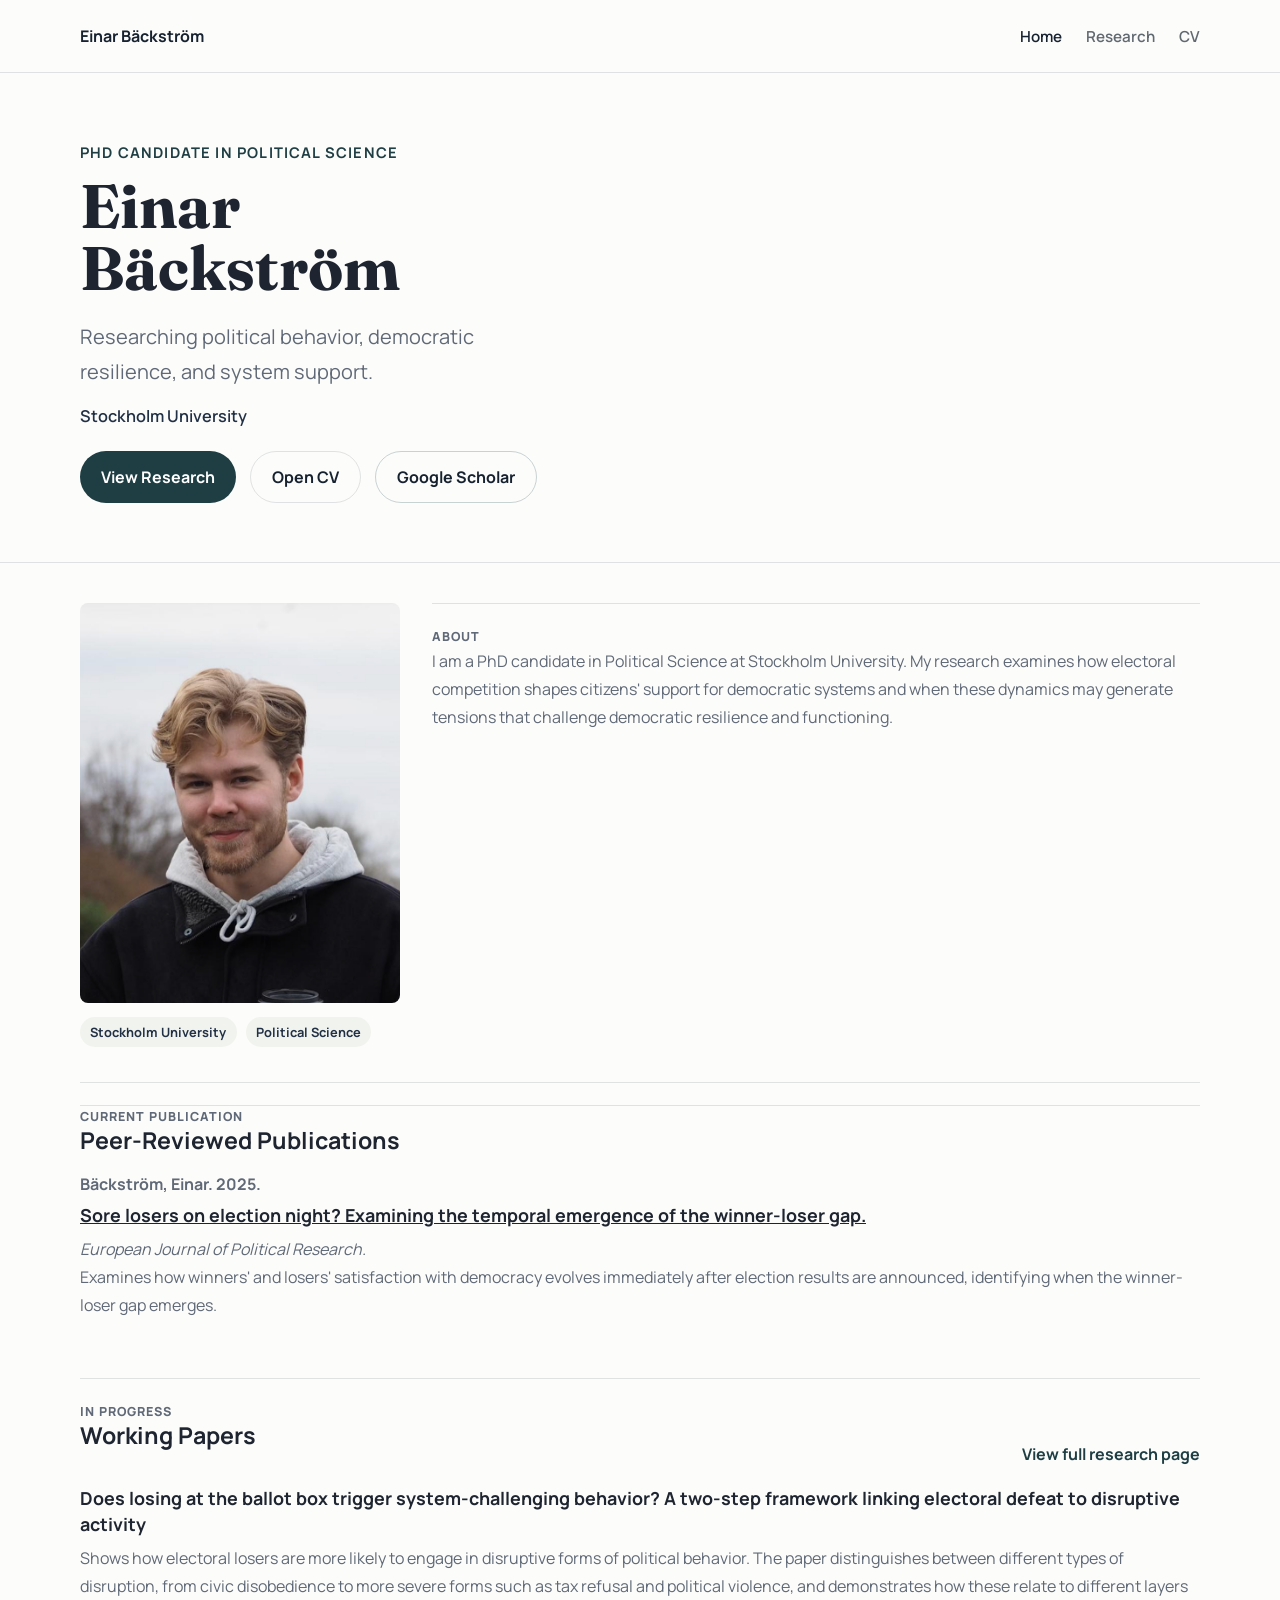
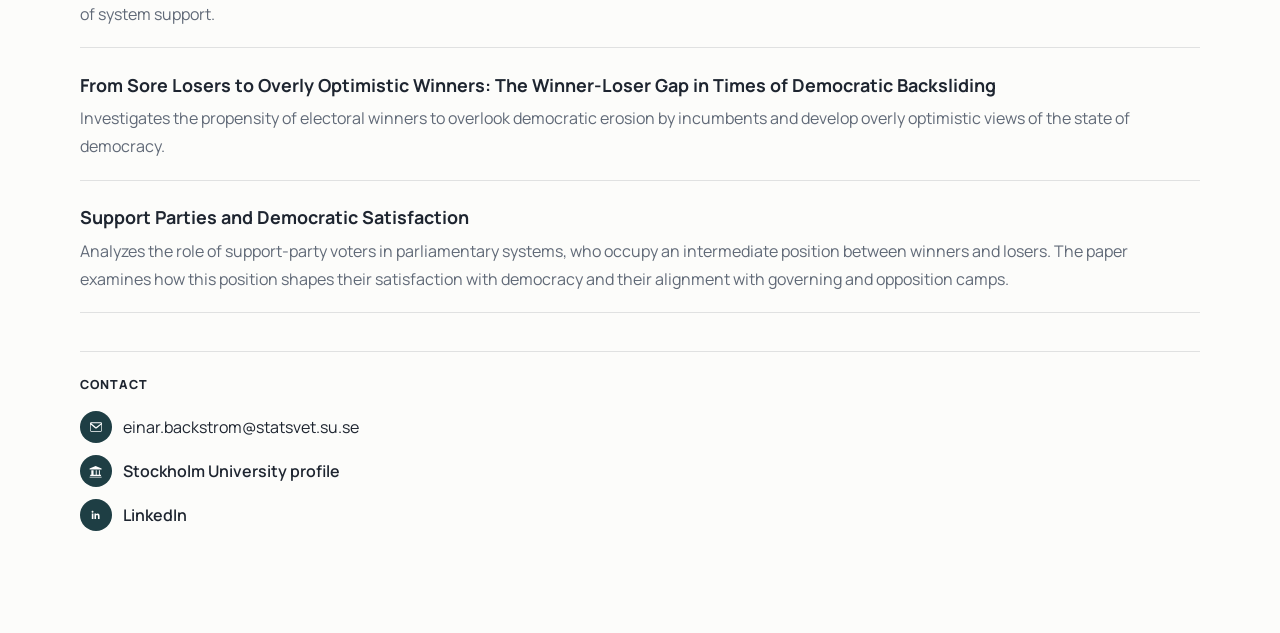
==== index.html @ 8db1d647 "Add files via upload" ====
<!DOCTYPE html>
<html lang="en">
  <head>
    <meta charset="UTF-8" />
    <meta name="viewport" content="width=device-width, initial-scale=1.0" />
    <title>Einar Bäckström | Political Science</title>
    <meta
      name="description"
      content="Professional academic website for Einar Bäckström."
    />
    <link rel="preconnect" href="https://fonts.googleapis.com" />
    <link rel="preconnect" href="https://fonts.gstatic.com" crossorigin />
    <link
      href="https://fonts.googleapis.com/css2?family=Fraunces:opsz,wght@9..144,500;9..144,700&amp;family=Manrope:wght@400;500;600;700;800&amp;display=swap"
      rel="stylesheet"
    />
    <link rel="stylesheet" href="styles.css" />
    <script defer src="script.js"></script>
  </head>
  <body>
    <header class="site-header">
      <div class="shell nav-shell">
        <a class="brand" href="index.html">Einar Bäckström</a>
        <nav class="site-nav" aria-label="Primary">
          <a class="is-active" href="index.html">Home</a>
          <a href="research.html">Research</a>
          <a href="cv.html">CV</a>
        </nav>
      </div>
    </header>

    <section class="hero hero-home reveal">
      <div class="shell hero-shell hero-grid">
        <div class="hero-copy">
          <p class="hero-kicker">PhD Candidate in Political Science</p>
          <h1>Einar Bäckström</h1>
          <p class="hero-lead">
            Researching political behavior, democratic resilience, and system
            support.
          </p>
          <p class="hero-subtitle">Stockholm University</p>
          <div class="hero-actions">
            <a class="button button-primary" href="research.html">View Research</a>
            <a
              class="button button-ghost"
              href="cv.html"
              >Open CV</a
            >
            <a
              class="button button-ghost button-subtle"
              href="https://scholar.google.com/citations?user=CUBQwRgAAAAJ&amp;hl=sv"
              target="_blank"
              rel="noreferrer"
              >Google Scholar</a
            >
          </div>
        </div>

      </div>
    </section>

    <main class="shell page-content">
      <section class="intro-grid reveal">
        <div class="portrait-card">
          <img
            src="profile-current.jpg"
            alt="Portrait of Einar Bäckström"
          />
          <div class="portrait-meta">
            <span>Stockholm University</span>
            <span>Political Science</span>
          </div>
        </div>

        <div class="content-card spotlight-card">
          <p class="section-label">About</p>
          <p>
            I am a PhD candidate in Political Science at Stockholm University.
            My research examines how electoral competition shapes citizens'
            support for democratic systems and when these dynamics may generate
            tensions that challenge democratic resilience and functioning.
          </p>
        </div>
      </section>

      <section class="content-section reveal">
        <article class="summary-card publication-section">
          <p class="section-label">Current Publication</p>
          <h2>Peer-Reviewed Publications</h2>
          <div class="publication publication-featured">
            <p class="meta">Bäckström, Einar. 2025.</p>
            <h3>
              <a
                href="https://www.cambridge.org/core/journals/european-journal-of-political-research/article/sore-losers-on-election-night-examining-the-temporal-emergence-of-the-winnerloser-gap/739A0A6DD2FE62B1832BE8D0CEB00FCA"
                target="_blank"
                rel="noreferrer"
                >Sore losers on election night? Examining the temporal emergence
                of the winner-loser gap.</a
              >
            </h3>
            <p class="journal">European Journal of Political Research.</p>
            <p>
              Examines how winners' and losers' satisfaction with democracy
              evolves immediately after election results are announced,
              identifying when the winner-loser gap emerges.
            </p>
          </div>
        </article>
      </section>

      <section class="content-section work-section reveal">
        <div class="section-heading-row">
          <div>
            <p class="section-label">In Progress</p>
            <h2>Working Papers</h2>
          </div>
          <a class="text-link" href="research.html">View full research page</a>
        </div>
        <div class="work-grid">
          <article class="work-item">
            <h3>
              Does losing at the ballot box trigger system-challenging behavior?
              A two-step framework linking electoral defeat to disruptive
              activity
            </h3>
            <p>
              Shows how electoral losers are more likely to engage in disruptive
              forms of political behavior. The paper distinguishes between
              different types of disruption, from civic disobedience to more
              severe forms such as tax refusal and political violence, and
              demonstrates how these relate to different layers of system
              support.
            </p>
          </article>

          <article class="work-item">
            <h3>
              From Sore Losers to Overly Optimistic Winners: The Winner-Loser Gap
              in Times of Democratic Backsliding
            </h3>
            <p>
              Investigates the propensity of electoral winners to overlook
              democratic erosion by incumbents and develop overly optimistic
              views of the state of democracy.
            </p>
          </article>

          <article class="work-item">
            <h3>Support Parties and Democratic Satisfaction</h3>
            <p>
              Analyzes the role of support-party voters in parliamentary systems,
              who occupy an intermediate position between winners and losers. The
              paper examines how this position shapes their satisfaction with
              democracy and their alignment with governing and opposition camps.
            </p>
          </article>
        </div>
      </section>

      <section class="content-section contact-section contact-band reveal">
        <div class="contact-header">
          <p class="section-label">Contact</p>
        </div>
        <div class="contact-links">
          <p class="contact-line">
            <span class="icon-mail" aria-hidden="true">
              <svg viewBox="0 0 24 24" role="presentation">
                <path
                  d="M3 6.75A1.75 1.75 0 0 1 4.75 5h14.5A1.75 1.75 0 0 1 21 6.75v10.5A1.75 1.75 0 0 1 19.25 19H4.75A1.75 1.75 0 0 1 3 17.25V6.75Zm1.8-.25 6.82 5.55a.6.6 0 0 0 .76 0L20 6.5H4.8Zm15.2 1.93-6.67 5.42a2.1 2.1 0 0 1-2.66 0L4 8.43v8.82c0 .41.34.75.75.75h14.5c.41 0 .75-.34.75-.75V8.43Z"
                />
              </svg>
            </span>
            <a href="mailto:einar.backstrom@statsvet.su.se"
              >einar.backstrom@statsvet.su.se</a
            >
          </p>
          <p class="contact-line">
            <span class="icon-mail icon-academic" aria-hidden="true">
              <svg viewBox="0 0 24 24" role="presentation">
                <path
                  d="M12 3 2.5 7.25v1.5h19v-1.5L12 3Zm-6.75 7v7H3.5V19h17v-2h-1.75v-7h-1.5v7h-3.5v-7h-1.5v7H8.75v-7h-1.5Zm-2.75 10v1.5h19V20h-19Z"
                />
              </svg>
            </span>
            <a
              class="contact-link"
              href="https://www.su.se/english/profiles/e/eiba6456"
              target="_blank"
              rel="noreferrer"
              >Stockholm University profile</a
            >
          </p>
          <p class="contact-line">
            <span class="icon-mail icon-linkedin" aria-hidden="true">
              <svg viewBox="0 0 24 24" role="presentation">
                <path
                  d="M6.94 8.5A1.44 1.44 0 1 1 6.9 5.63a1.44 1.44 0 0 1 .04 2.87ZM5.7 9.76h2.46V18H5.7V9.76Zm3.98 0H12v1.12h.03c.33-.62 1.14-1.28 2.35-1.28 2.51 0 2.97 1.65 2.97 3.79V18H14.9v-3.92c0-.94-.02-2.15-1.31-2.15-1.31 0-1.51 1.02-1.51 2.08V18H9.68V9.76Z"
                />
              </svg>
            </span>
            <a
              class="contact-link"
              href="https://www.linkedin.com/in/einar-b%C3%A4ckstr%C3%B6m-46a440127/"
              target="_blank"
              rel="noreferrer"
              >LinkedIn</a
            >
          </p>
        </div>
      </section>
    </main>
  </body>
</html>
---- styles.css ----
:root {
  --bg: #fcfcfa;
  --surface: rgba(255, 255, 255, 0.84);
  --surface-strong: rgba(255, 255, 255, 0.98);
  --surface-soft: #f1f3ee;
  --text: #1e2530;
  --muted: #606977;
  --line: rgba(30, 37, 48, 0.12);
  --navy: #223045;
  --navy-deep: #172230;
  --teal: #274e55;
  --teal-deep: #1e3e44;
  --link: #274e55;
  --shadow: 0 8px 24px rgba(19, 28, 40, 0.04);
  --shadow-soft: 0 4px 16px rgba(19, 28, 40, 0.03);
  --radius: 22px;
  --radius-sm: 14px;
  --shell: 1120px;
}

* {
  box-sizing: border-box;
}

html {
  scroll-behavior: smooth;
}

body {
  margin: 0;
  font-family: "Manrope", sans-serif;
  color: var(--text);
  background: var(--bg);
}

a {
  color: var(--link);
}

img {
  display: block;
  max-width: 100%;
}

.shell {
  width: min(calc(100% - 2rem), var(--shell));
  margin: 0 auto;
}

.site-header {
  position: sticky;
  top: 0;
  z-index: 20;
  background: rgba(252, 252, 250, 0.94);
  backdrop-filter: blur(10px);
  border-bottom: 1px solid var(--line);
}

.nav-shell {
  display: flex;
  align-items: center;
  justify-content: space-between;
  min-height: 72px;
}

.brand,
.site-nav a {
  color: var(--navy-deep);
  text-decoration: none;
}

.brand {
  font-weight: 700;
  letter-spacing: 0;
}

.site-nav {
  display: flex;
  gap: 1.5rem;
}

.site-nav a {
  opacity: 0.68;
  font-size: 0.95rem;
  font-weight: 600;
}

.site-nav a.is-active,
.site-nav a:hover,
.site-nav a:focus-visible {
  opacity: 1;
}

.hero {
  position: relative;
  overflow: hidden;
  background: #fcfcfa;
  color: var(--text);
  border-bottom: 1px solid var(--line);
}

.hero::after {
  display: none;
}

.hero-shell {
  position: relative;
  z-index: 1;
  padding: 4.3rem 0 3.7rem;
  text-align: center;
}

.hero-small {
  padding: 3rem 0 2.4rem;
}

.hero-kicker {
  margin: 0 0 0.8rem;
  font-weight: 700;
  font-size: 0.92rem;
  letter-spacing: 0.08em;
  text-transform: uppercase;
  color: var(--teal-deep);
  opacity: 1;
}

.hero h1 {
  margin: 0;
  font-family: "Fraunces", serif;
  font-size: clamp(2.5rem, 4.8vw, 4.4rem);
  line-height: 1.02;
}

.hero-home h1 {
  max-width: 9ch;
}

.hero-grid {
  display: grid;
  grid-template-columns: 1fr;
  gap: 2rem;
  align-items: start;
  text-align: left;
}

.hero-copy {
  max-width: 680px;
}

.hero-lead {
  margin: 1.2rem 0 0;
  font-size: clamp(1.08rem, 1.8vw, 1.25rem);
  line-height: 1.75;
  color: var(--muted);
  max-width: 34ch;
}

.hero-subtitle {
  margin: 1rem 0 0;
  font-size: 1.02rem;
  font-weight: 600;
  color: var(--navy);
}

.hero-actions {
  display: flex;
  gap: 0.9rem;
  flex-wrap: wrap;
  margin-top: 1.5rem;
}

.hero-note-label,
.section-label {
  margin: 0 0 0.8rem;
  font-size: 0.78rem;
  font-weight: 800;
  letter-spacing: 0.08em;
  text-transform: uppercase;
}

.page-content {
  padding: 2.5rem 0 4rem;
}

.intro-grid {
  display: grid;
  grid-template-columns: 320px 1fr;
  gap: 2rem;
  align-items: start;
  margin-bottom: 2.25rem;
}

.portrait-card,
.content-card,
.content-section,
.cv-card,
.summary-card {
  background: transparent;
  border: 0;
  border-radius: 0;
  box-shadow: none;
  backdrop-filter: none;
}

.portrait-card {
  padding: 0;
}

.portrait-card img {
  width: 100%;
  aspect-ratio: 4 / 5;
  object-fit: cover;
  border-radius: 8px;
  background: #e9ece6;
}

.portrait-meta {
  display: flex;
  flex-wrap: wrap;
  gap: 0.55rem;
  margin-top: 0.9rem;
}

.portrait-meta span {
  display: inline-flex;
  padding: 0.35rem 0.65rem;
  border-radius: 999px;
  background: var(--surface-soft);
  color: var(--navy);
  font-size: 0.8rem;
  font-weight: 700;
}

.button {
  display: inline-flex;
  align-items: center;
  justify-content: center;
  min-height: 48px;
  padding: 0.86rem 1.3rem;
  border-radius: 999px;
  text-decoration: none;
  font-weight: 700;
  transition: transform 160ms ease, background 160ms ease, border-color 160ms ease;
}

.button:hover,
.button:focus-visible {
  transform: translateY(-1px);
}

.button-primary {
  background: var(--teal-deep);
  color: #fff;
}

.button-secondary {
  background: var(--teal-deep);
  color: #fff;
  padding-inline: 1.5rem;
}

.button-ghost {
  border: 1px solid var(--line);
  color: var(--navy-deep);
  background: transparent;
}

.button-subtle {
  border-color: rgba(39, 78, 85, 0.24);
}

.content-card,
.content-section,
.cv-card,
.summary-card {
  padding: 1.35rem 0;
  border-top: 1px solid var(--line);
}

.content-card h2,
.content-section h2,
.cv-card h2,
.summary-card h2 {
  margin: 0 0 0.9rem;
  font-size: 1.45rem;
  line-height: 1.2;
}

.spotlight-card h2 {
  max-width: 18ch;
}

.content-card p,
.content-section p,
.work-item p,
.publication p,
.research-intro,
.theme-item p {
  margin: 0;
  line-height: 1.75;
  color: var(--muted);
}

.inline-links {
  display: flex;
  gap: 1rem;
  flex-wrap: wrap;
  margin-top: 1rem;
}

.inline-links a,
.text-link {
  color: var(--teal-deep);
  font-weight: 700;
  text-decoration: none;
}

.content-section {
  margin-bottom: 1rem;
}

.publication-section {
  padding-top: 0;
}

.section-heading-row {
  display: flex;
  justify-content: space-between;
  gap: 1rem;
  align-items: end;
  margin-bottom: 1rem;
}

.work-grid {
  display: grid;
  gap: 1.2rem;
}

.publication,
.work-item {
  padding-top: 0.4rem;
}

.publication-featured {
  padding: 0;
  border-radius: 0;
  background: transparent;
  border: 0;
}

.work-item {
  padding: 0 0 1.2rem;
  border-radius: 0;
  background: transparent;
  border: 0;
  border-bottom: 1px solid var(--line);
  box-shadow: none;
}

.meta {
  font-weight: 700;
  color: var(--text);
}

.publication h3,
.work-item h3 {
  margin: 0.35rem 0 0.35rem;
  font-size: 1.12rem;
  line-height: 1.45;
}

.publication h3 a {
  color: inherit;
}

.journal {
  font-style: italic;
  color: var(--text);
  margin-bottom: 0.8rem;
}

.research-layout {
  max-width: 860px;
}

.research-intro {
  margin-bottom: 1.1rem;
  font-size: 1.05rem;
}

.cv-shell {
  display: flex;
  justify-content: center;
  padding-top: 1.5rem;
}

.cv-card {
  width: min(100%, 520px);
  text-align: center;
  background: transparent;
}

.cv-card p {
  margin: 0 0 1.2rem;
  color: var(--muted);
  line-height: 1.7;
}

.contact-band {
  display: grid;
  gap: 1rem;
  justify-items: start;
}

.contact-header h2 {
  margin-bottom: 0;
}

.contact-links {
  display: grid;
  gap: 0.75rem;
  justify-items: start;
}

.contact-line {
  display: flex;
  align-items: center;
  gap: 0.7rem;
  margin: 0;
}

.icon-mail {
  display: inline-flex;
  align-items: center;
  justify-content: center;
  width: 2rem;
  height: 2rem;
  border-radius: 999px;
  background: var(--teal-deep);
  line-height: 1;
  flex: 0 0 auto;
}

.icon-mail svg {
  width: 1rem;
  height: 1rem;
  fill: #fff !important;
}

.icon-academic {
  width: 2rem;
  height: 2rem;
}

.icon-academic svg {
  width: 0.95rem;
  height: 0.95rem;
}

.contact-link {
  color: var(--teal-deep);
  text-decoration: none;
  font-weight: 600;
}

.contact-link:visited,
.contact-link:hover,
.contact-link:focus-visible,
.contact-link:active {
  color: var(--teal-deep);
}

.contact-band h2,
.contact-band p,
.contact-band a,
.contact-band .section-label {
  color: var(--text);
}

.contact-section a {
  text-decoration: none;
}

.reveal {
  opacity: 0;
  transform: translateY(28px);
  transition: opacity 700ms ease, transform 700ms ease;
  will-change: opacity, transform;
}

.reveal.is-visible {
  opacity: 1;
  transform: translateY(0);
}

@media (max-width: 840px) {
  .nav-shell {
    min-height: 64px;
  }

  .hero-grid,
  .intro-grid {
    grid-template-columns: 1fr;
  }

  .portrait-card {
    max-width: 320px;
    justify-self: center;
    width: 100%;
  }

  .hero-shell {
    padding: 3.6rem 0 3rem;
  }

  .section-heading-row,
  .contact-band {
    flex-direction: column;
    align-items: flex-start;
  }
}

@media (max-width: 620px) {
  .shell {
    width: min(calc(100% - 1rem), var(--shell));
  }

  .nav-shell {
    flex-direction: column;
    justify-content: center;
    gap: 0.75rem;
    padding: 0.9rem 0;
  }

  .site-nav {
    gap: 1rem;
  }

  .hero-actions {
    flex-direction: column;
    align-items: stretch;
  }

  .content-card,
  .content-section,
  .cv-card,
  .portrait-card,
  .summary-card {
    padding: 1rem 0;
  }

  .portrait-card {
    margin-inline: auto;
  }
}
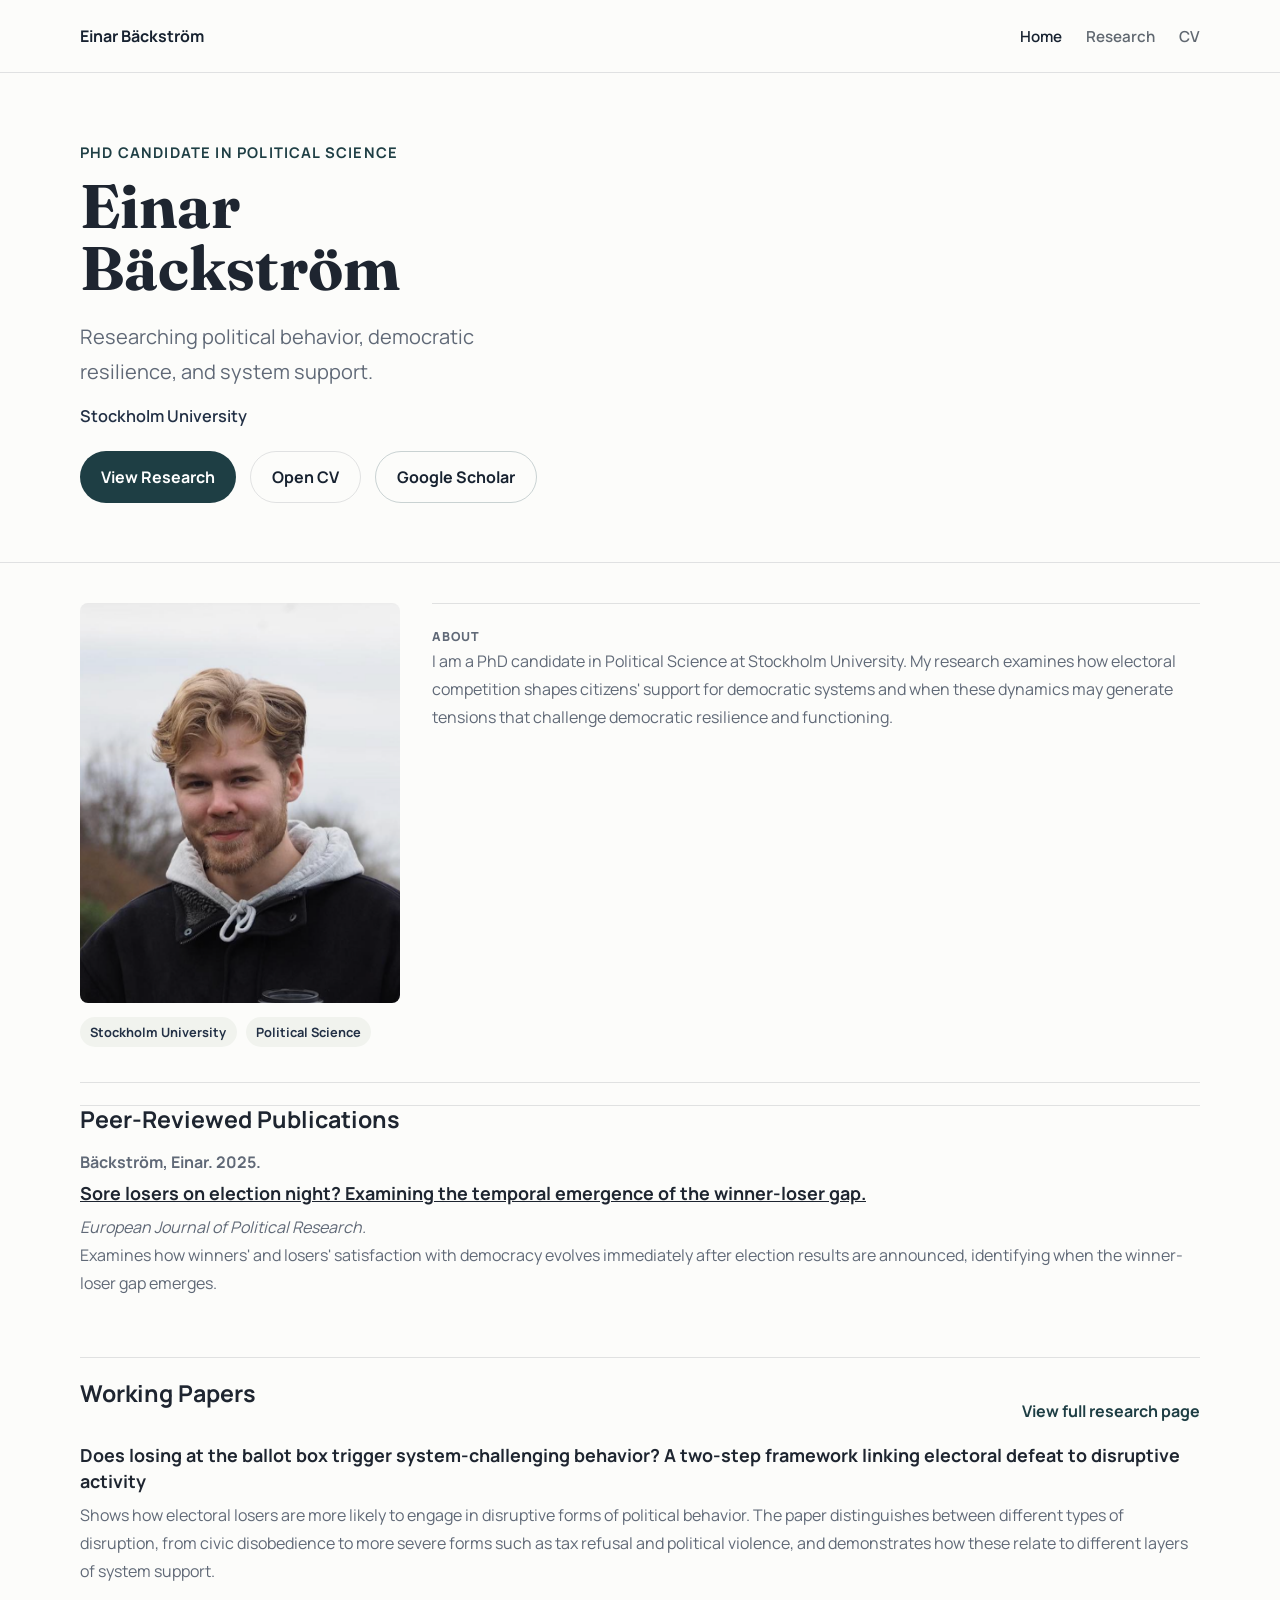
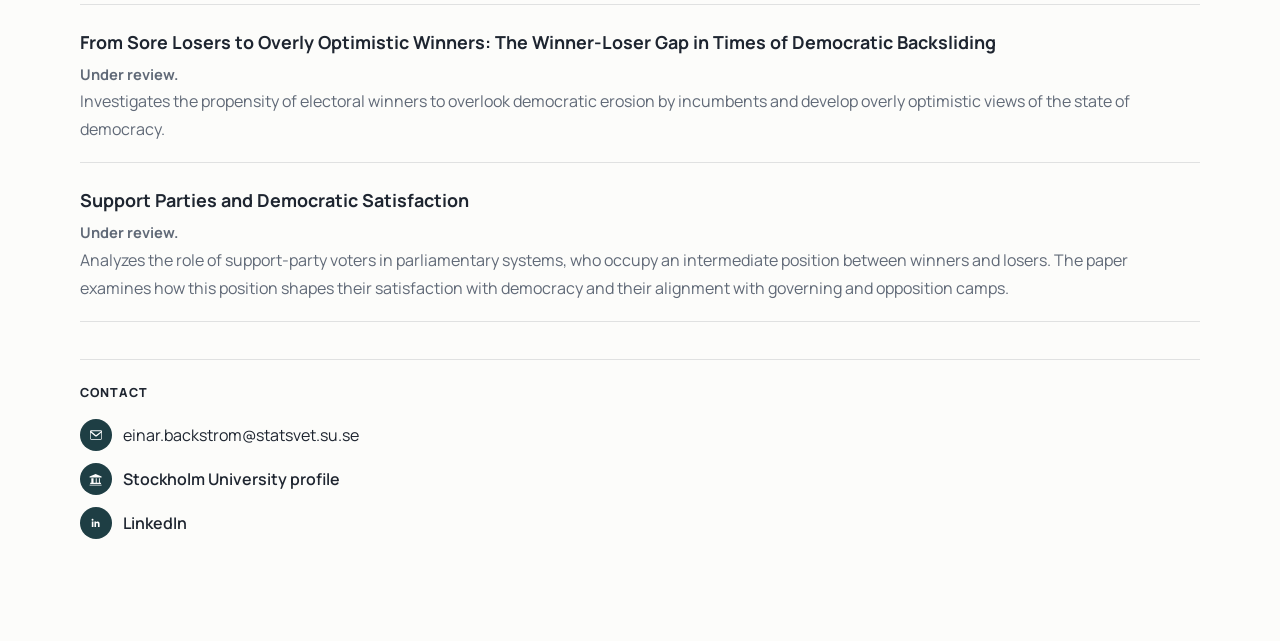
==== commit d9cbed6e: "Add files via upload" ====
--- a/index.html
+++ b/index.html
@@ -85,7 +85,6 @@
 
       <section class="content-section reveal">
         <article class="summary-card publication-section">
-          <p class="section-label">Current Publication</p>
           <h2>Peer-Reviewed Publications</h2>
           <div class="publication publication-featured">
             <p class="meta">Bäckström, Einar. 2025.</p>
@@ -111,7 +110,6 @@
       <section class="content-section work-section reveal">
         <div class="section-heading-row">
           <div>
-            <p class="section-label">In Progress</p>
             <h2>Working Papers</h2>
           </div>
           <a class="text-link" href="research.html">View full research page</a>
@@ -138,6 +136,7 @@
               From Sore Losers to Overly Optimistic Winners: The Winner-Loser Gap
               in Times of Democratic Backsliding
             </h3>
+            <p class="status-note">Under review.</p>
             <p>
               Investigates the propensity of electoral winners to overlook
               democratic erosion by incumbents and develop overly optimistic
@@ -147,6 +146,7 @@
 
           <article class="work-item">
             <h3>Support Parties and Democratic Satisfaction</h3>
+            <p class="status-note">Under review.</p>
             <p>
               Analyzes the role of support-party voters in parliamentary systems,
               who occupy an intermediate position between winners and losers. The
--- a/styles.css
+++ b/styles.css
@@ -362,6 +362,13 @@
   color: var(--text);
 }
 
+.status-note {
+  margin: 0 0 0.55rem;
+  color: var(--teal-deep);
+  font-size: 0.92rem;
+  font-weight: 700;
+}
+
 .publication h3,
 .work-item h3 {
   margin: 0.35rem 0 0.35rem;
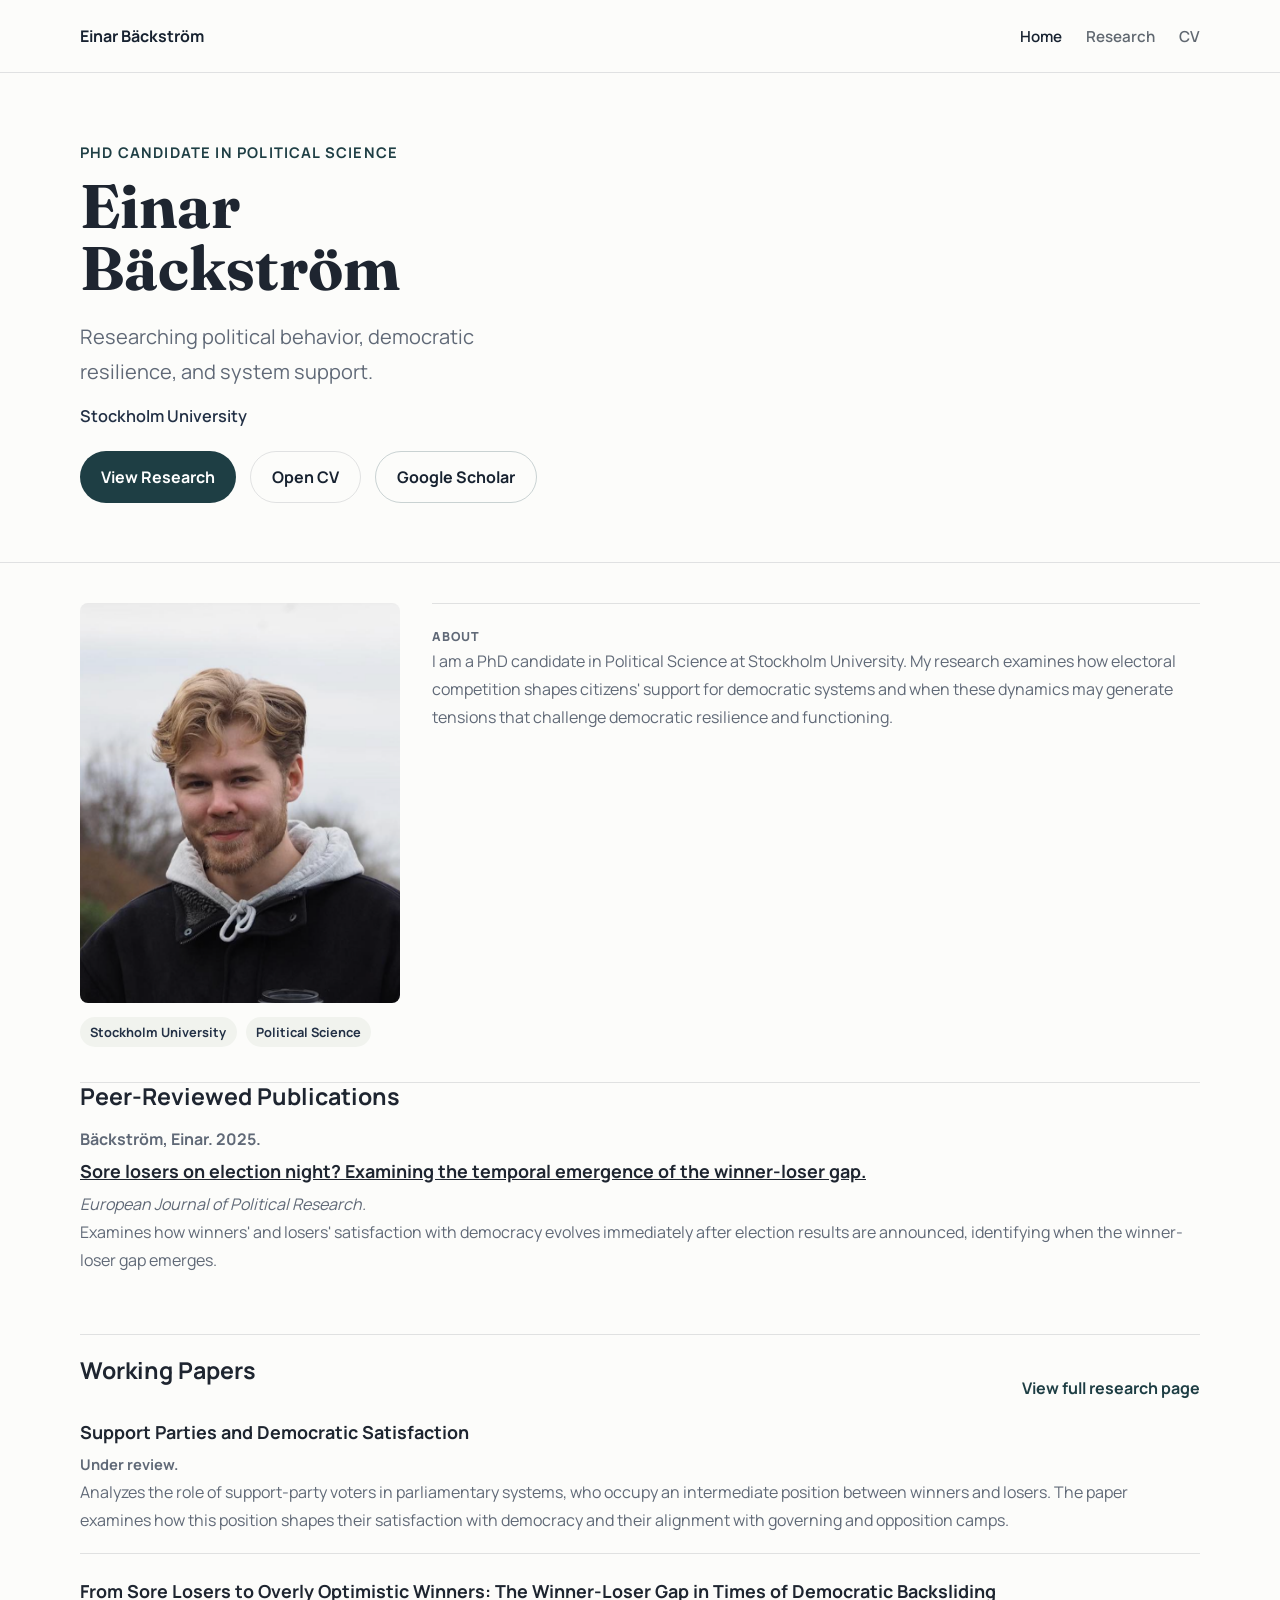
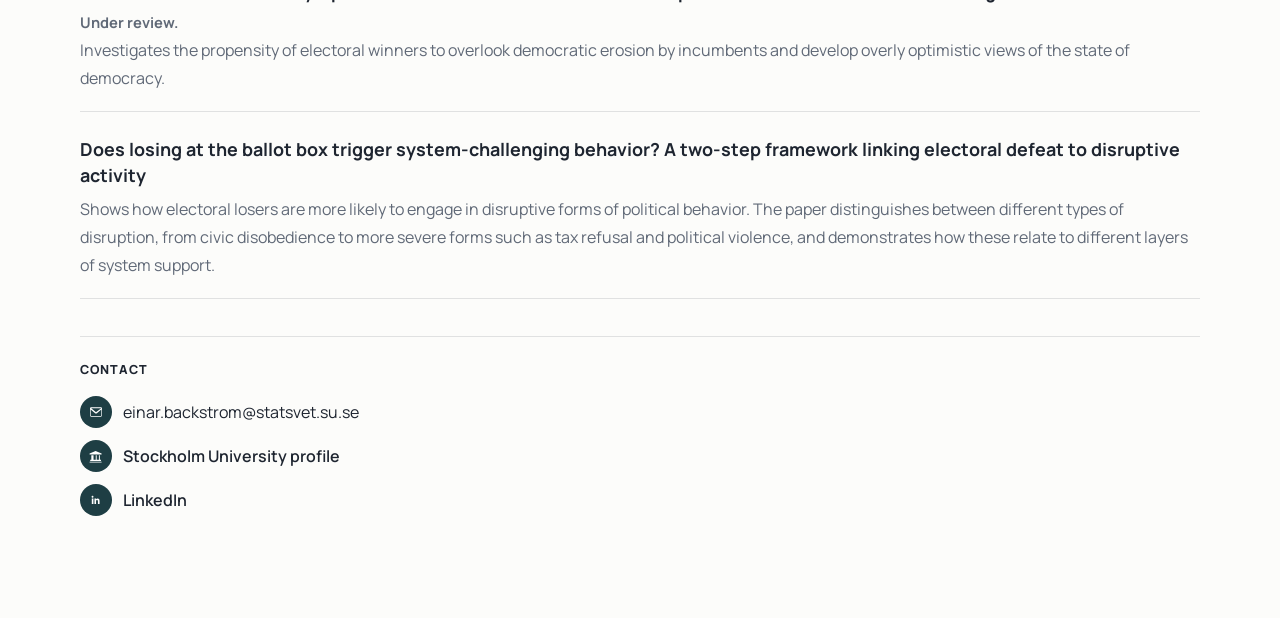
==== commit aa15d277: "Add files via upload" ====
--- a/index.html
+++ b/index.html
@@ -83,7 +83,7 @@
         </div>
       </section>
 
-      <section class="content-section reveal">
+      <section class="content-section section-no-divider reveal">
         <article class="summary-card publication-section">
           <h2>Peer-Reviewed Publications</h2>
           <div class="publication publication-featured">
@@ -116,6 +116,30 @@
         </div>
         <div class="work-grid">
           <article class="work-item">
+            <h3>Support Parties and Democratic Satisfaction</h3>
+            <p class="status-note">Under review.</p>
+            <p>
+              Analyzes the role of support-party voters in parliamentary systems,
+              who occupy an intermediate position between winners and losers. The
+              paper examines how this position shapes their satisfaction with
+              democracy and their alignment with governing and opposition camps.
+            </p>
+          </article>
+
+          <article class="work-item">
+            <h3>
+              From Sore Losers to Overly Optimistic Winners: The Winner-Loser Gap
+              in Times of Democratic Backsliding
+            </h3>
+            <p class="status-note">Under review.</p>
+            <p>
+              Investigates the propensity of electoral winners to overlook
+              democratic erosion by incumbents and develop overly optimistic
+              views of the state of democracy.
+            </p>
+          </article>
+
+          <article class="work-item">
             <h3>
               Does losing at the ballot box trigger system-challenging behavior?
               A two-step framework linking electoral defeat to disruptive
@@ -128,30 +152,6 @@
               severe forms such as tax refusal and political violence, and
               demonstrates how these relate to different layers of system
               support.
-            </p>
-          </article>
-
-          <article class="work-item">
-            <h3>
-              From Sore Losers to Overly Optimistic Winners: The Winner-Loser Gap
-              in Times of Democratic Backsliding
-            </h3>
-            <p class="status-note">Under review.</p>
-            <p>
-              Investigates the propensity of electoral winners to overlook
-              democratic erosion by incumbents and develop overly optimistic
-              views of the state of democracy.
-            </p>
-          </article>
-
-          <article class="work-item">
-            <h3>Support Parties and Democratic Satisfaction</h3>
-            <p class="status-note">Under review.</p>
-            <p>
-              Analyzes the role of support-party voters in parliamentary systems,
-              who occupy an intermediate position between winners and losers. The
-              paper examines how this position shapes their satisfaction with
-              democracy and their alignment with governing and opposition camps.
             </p>
           </article>
         </div>
--- a/styles.css
+++ b/styles.css
@@ -319,6 +319,11 @@
   margin-bottom: 1rem;
 }
 
+.section-no-divider {
+  border-top: 0;
+  padding-top: 0;
+}
+
 .publication-section {
   padding-top: 0;
 }
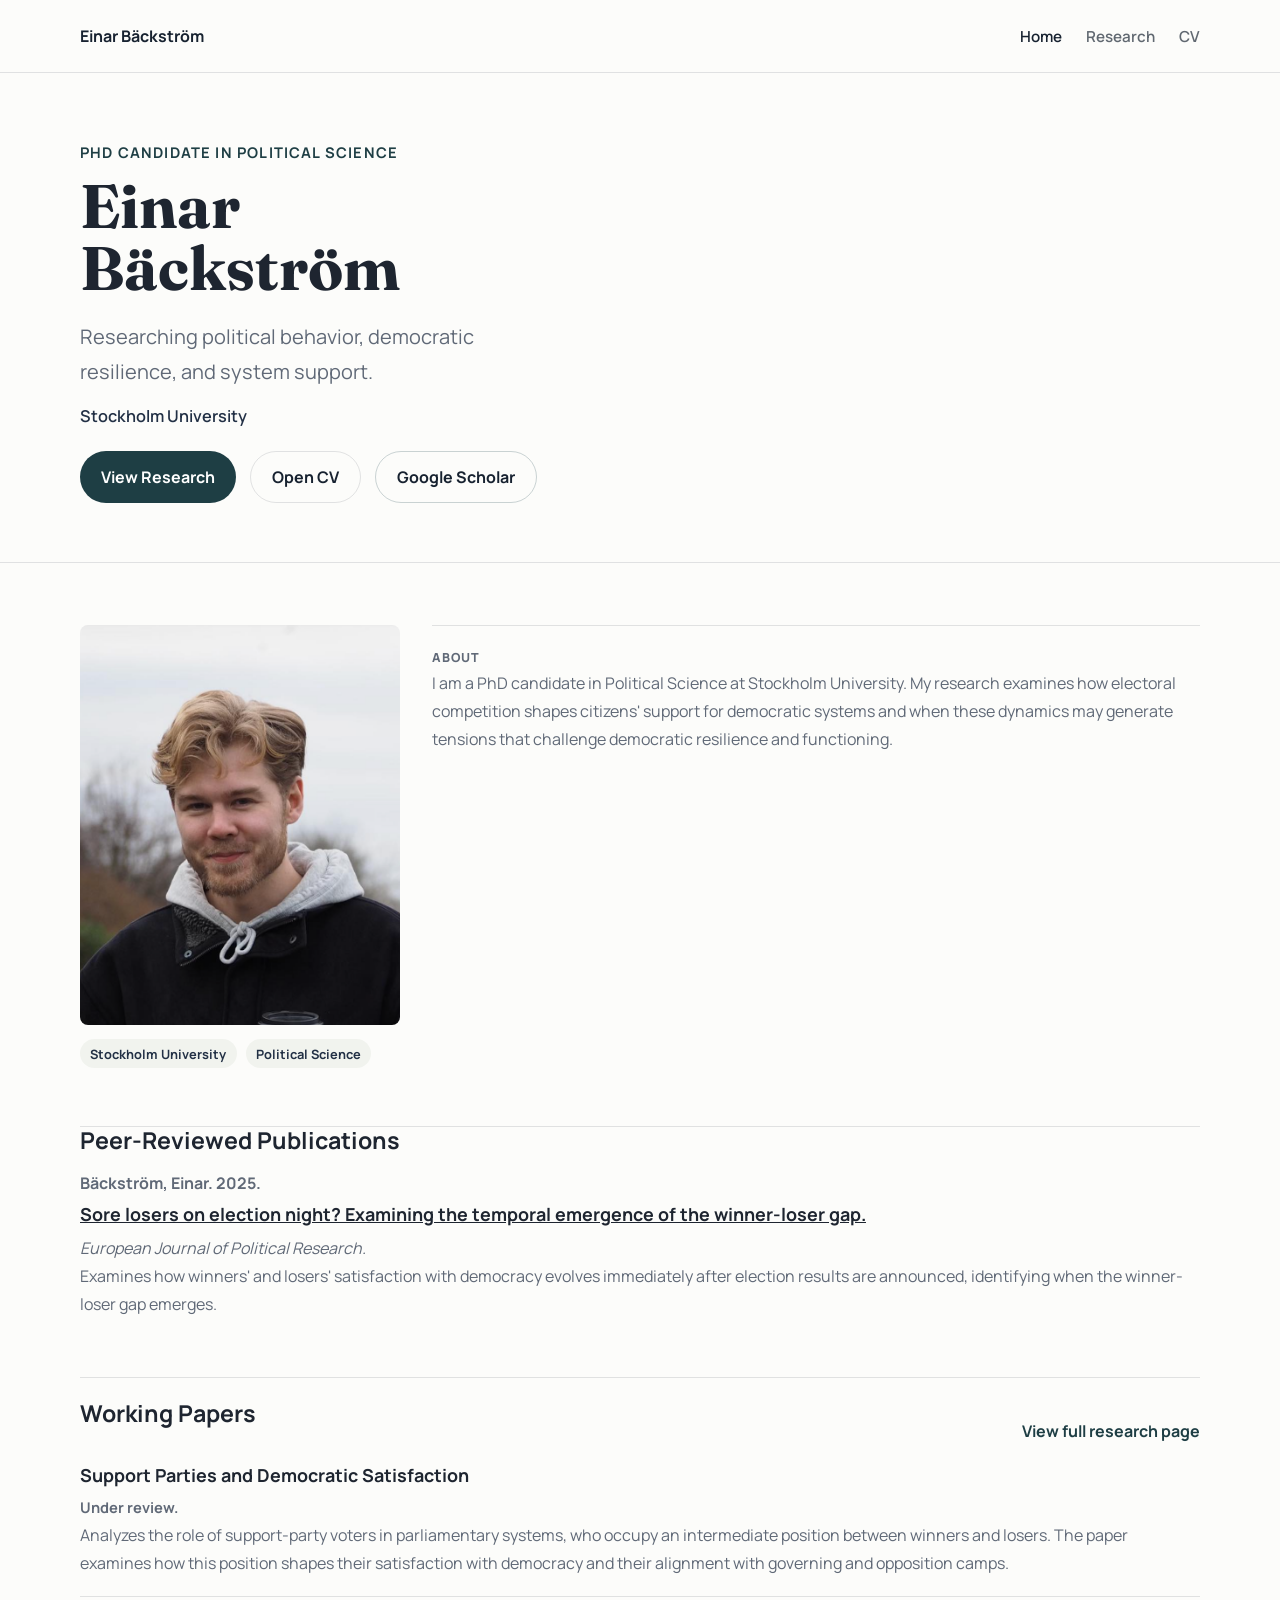
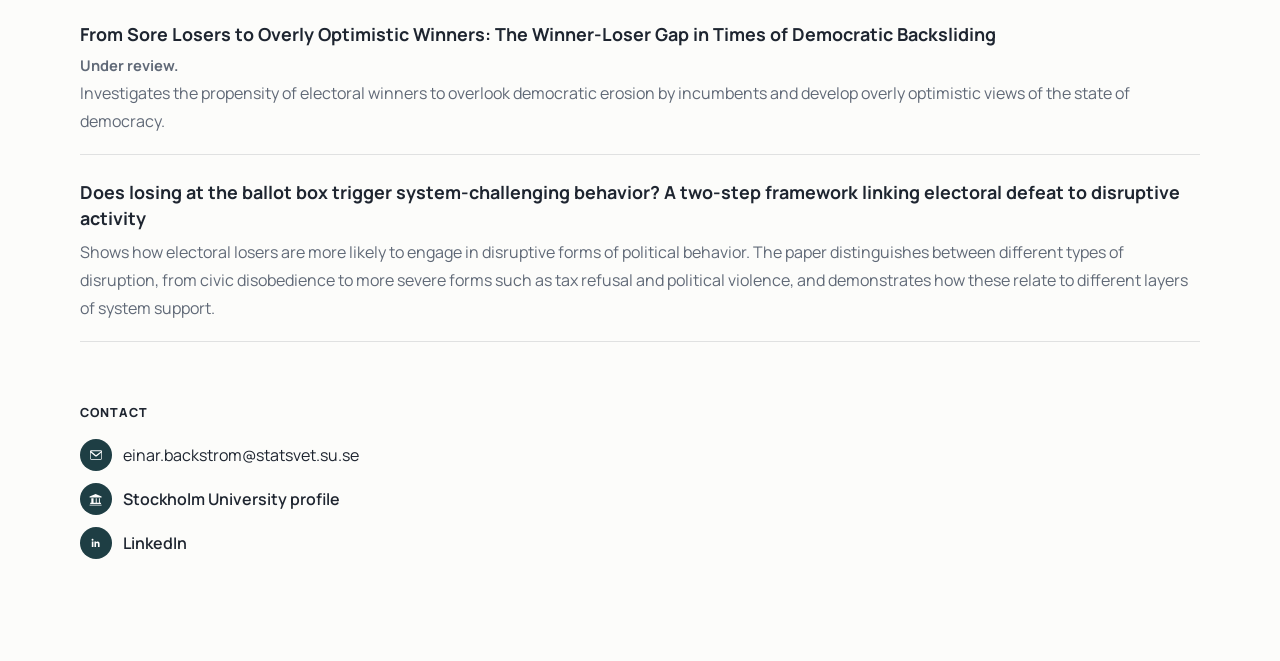
==== commit fb52c586: "Add files via upload" ====
--- a/index.html
+++ b/index.html
@@ -60,7 +60,7 @@
     </section>
 
     <main class="shell page-content">
-      <section class="intro-grid reveal">
+      <section class="intro-grid section-no-divider reveal">
         <div class="portrait-card">
           <img
             src="profile-current.jpg"
@@ -157,7 +157,7 @@
         </div>
       </section>
 
-      <section class="content-section contact-section contact-band reveal">
+      <section class="content-section section-no-divider contact-section contact-band reveal">
         <div class="contact-header">
           <p class="section-label">Contact</p>
         </div>
--- a/styles.css
+++ b/styles.css
@@ -321,7 +321,7 @@
 
 .section-no-divider {
   border-top: 0;
-  padding-top: 0;
+  padding-top: 1.35rem;
 }
 
 .publication-section {
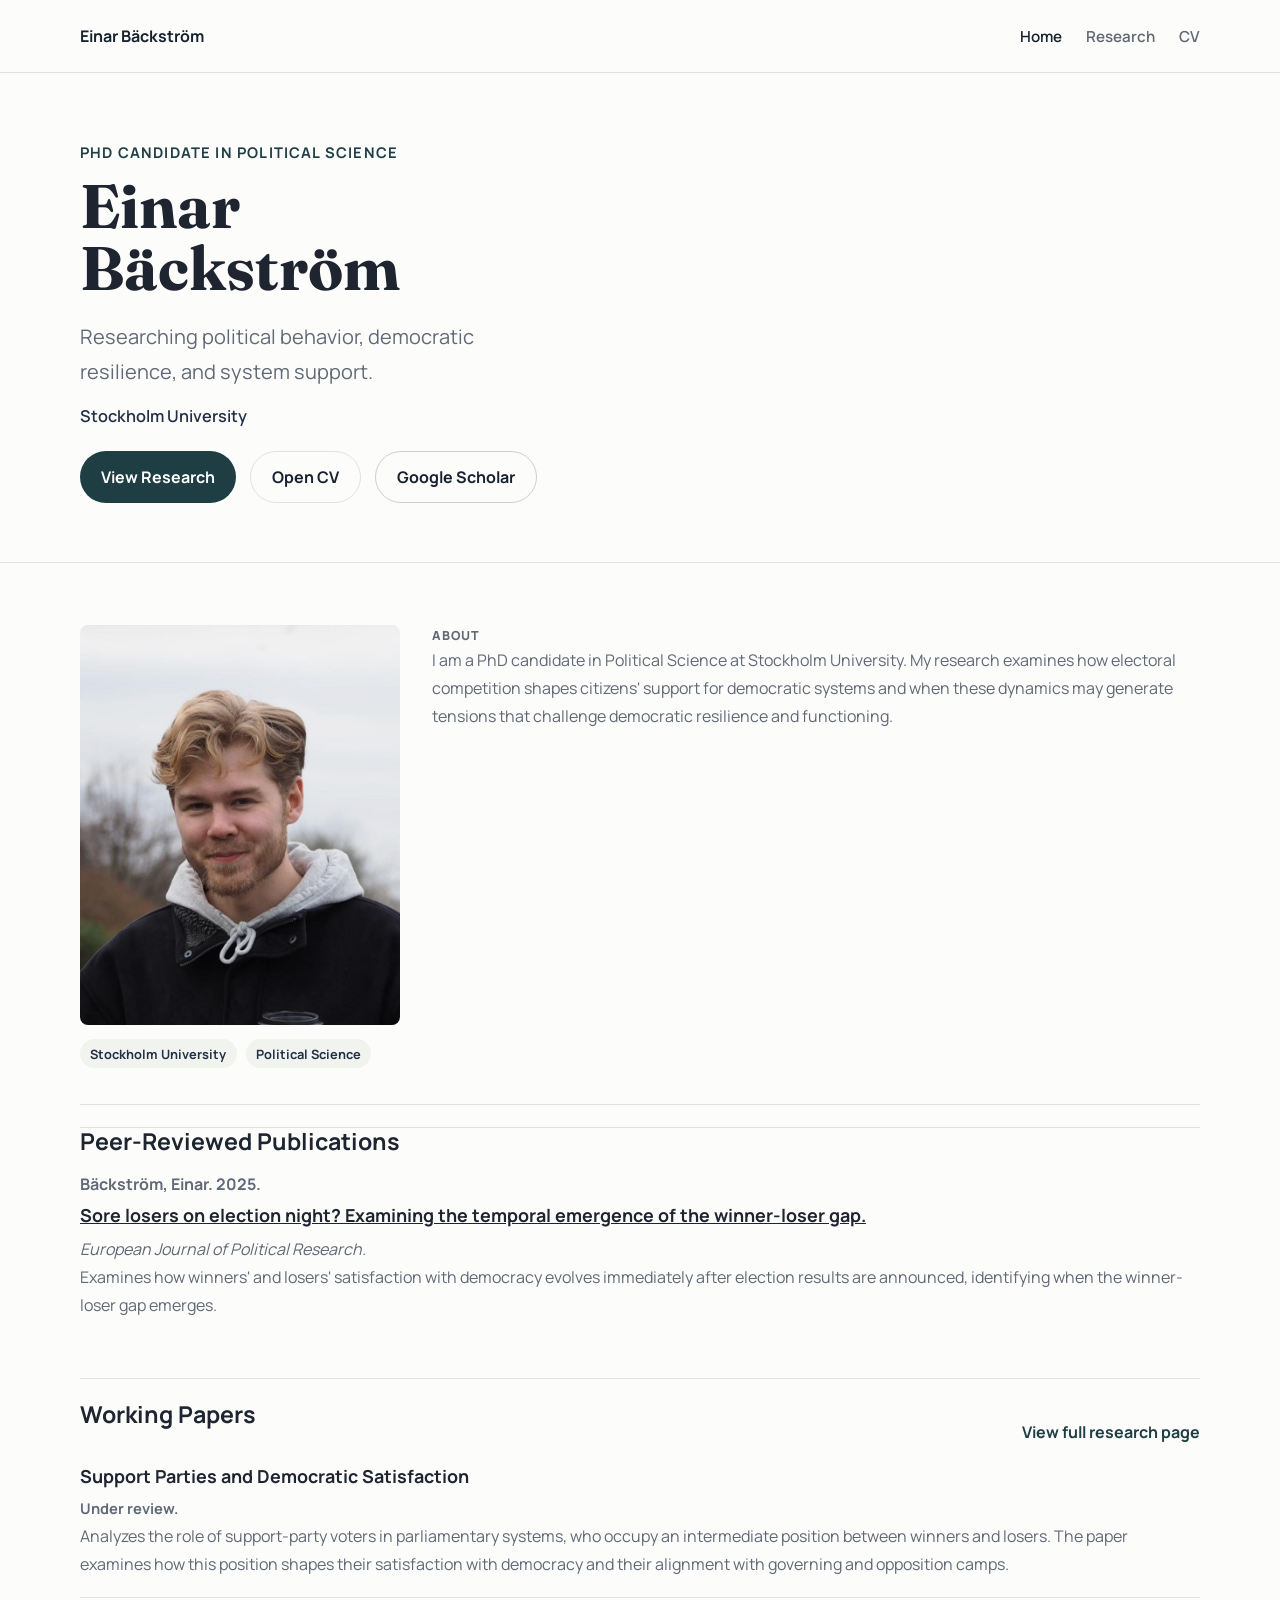
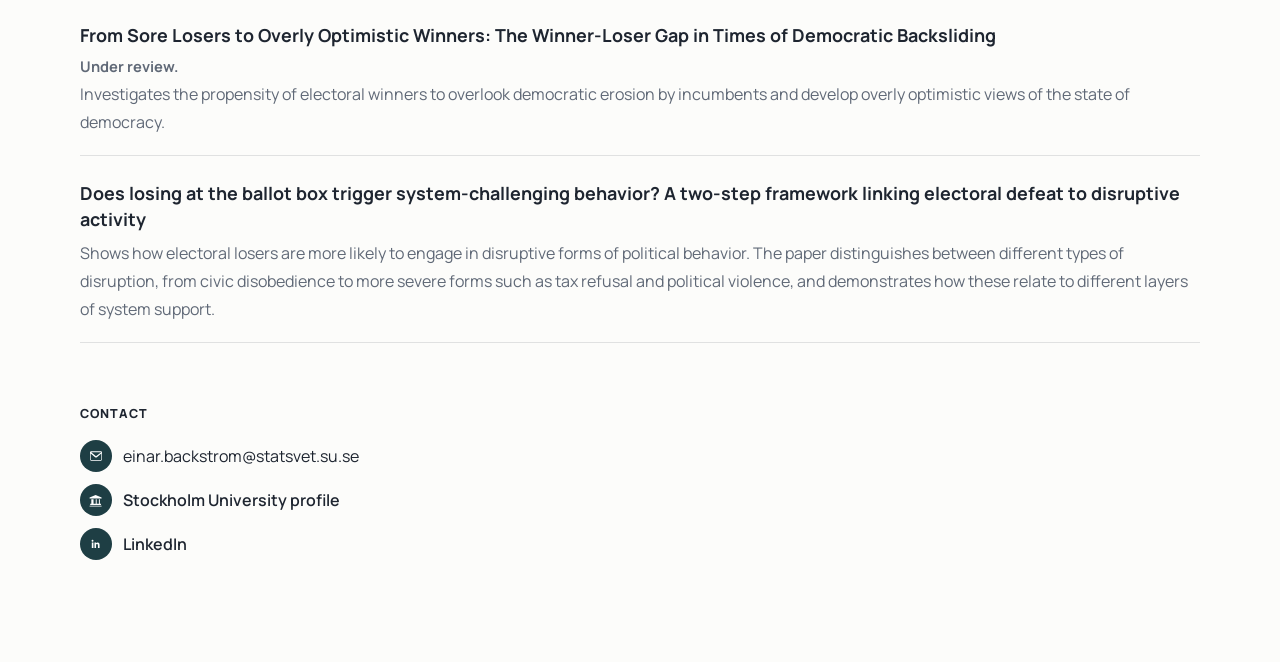
==== commit 352527ca: "Add files via upload" ====
--- a/index.html
+++ b/index.html
@@ -83,7 +83,7 @@
         </div>
       </section>
 
-      <section class="content-section section-no-divider reveal">
+      <section class="content-section reveal">
         <article class="summary-card publication-section">
           <h2>Peer-Reviewed Publications</h2>
           <div class="publication publication-featured">
--- a/styles.css
+++ b/styles.css
@@ -324,6 +324,11 @@
   padding-top: 1.35rem;
 }
 
+.intro-grid.section-no-divider .content-card {
+  border-top: 0;
+  padding-top: 0;
+}
+
 .publication-section {
   padding-top: 0;
 }
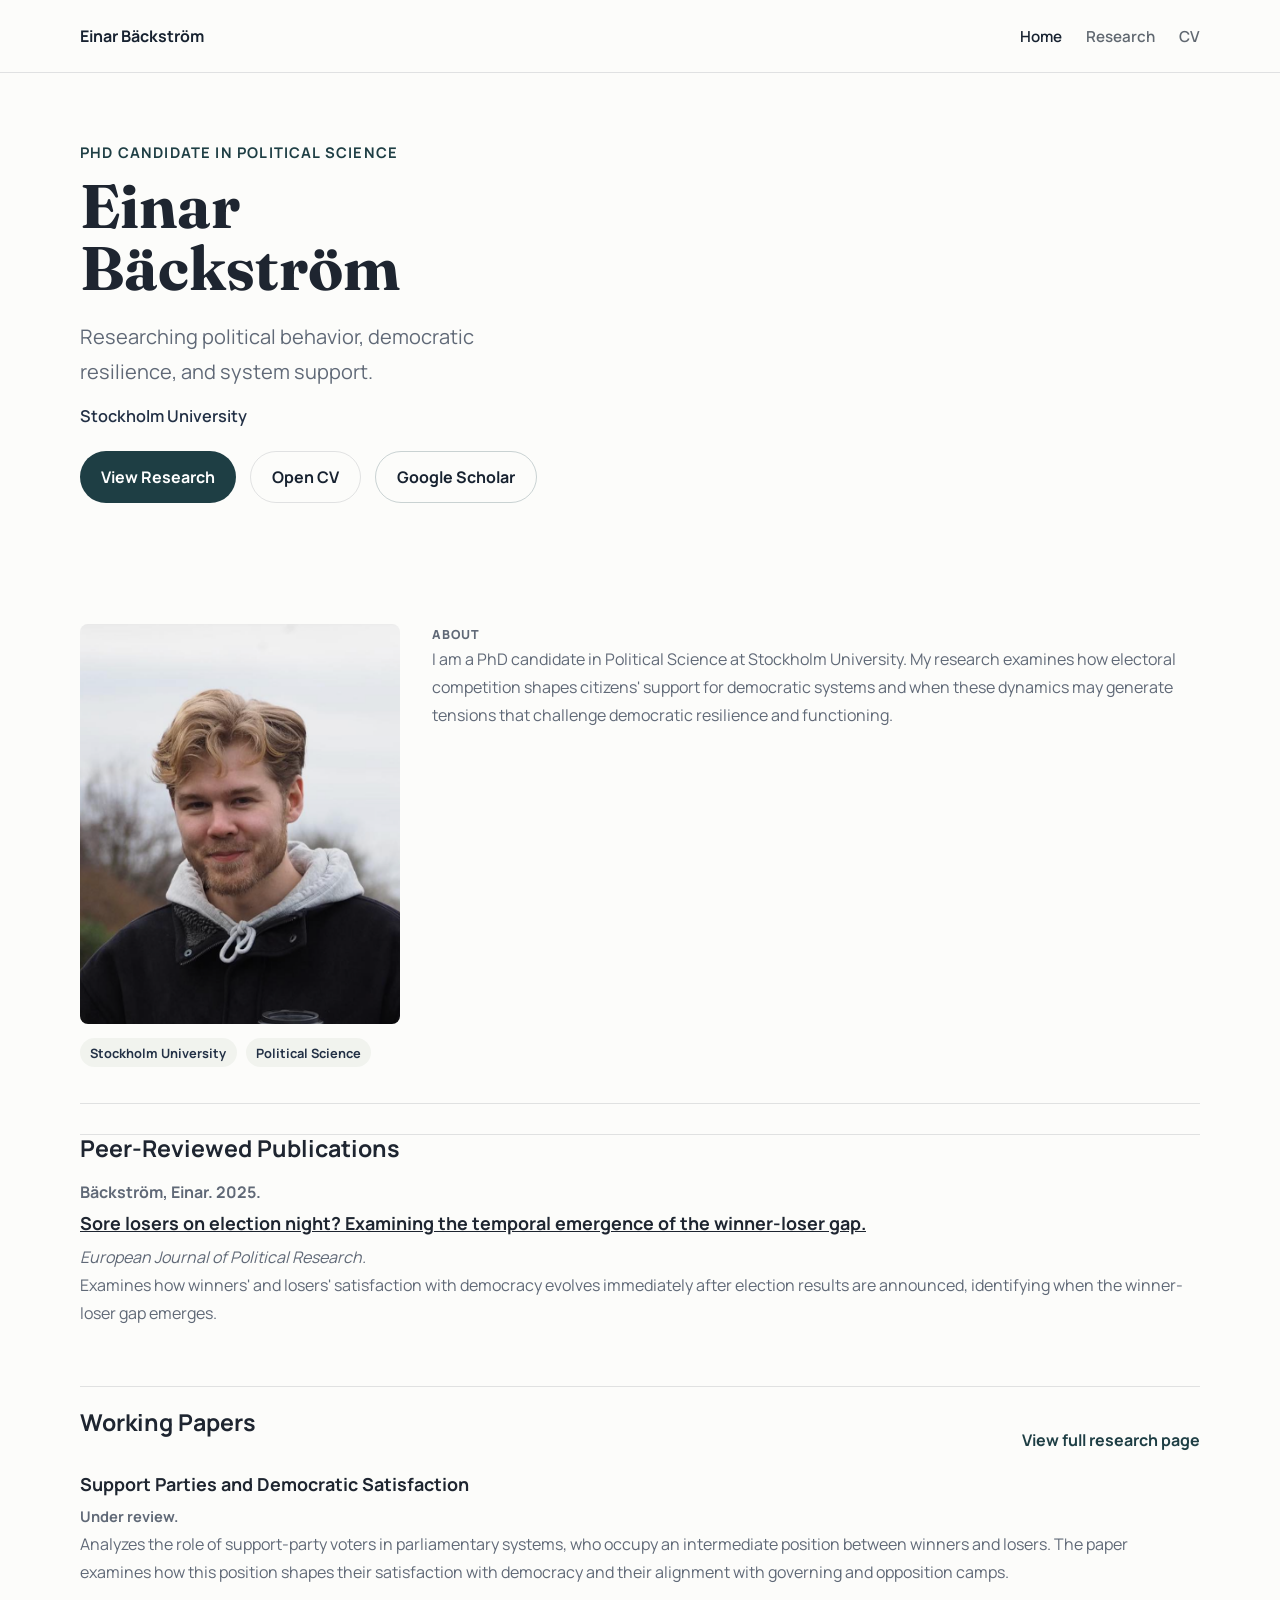
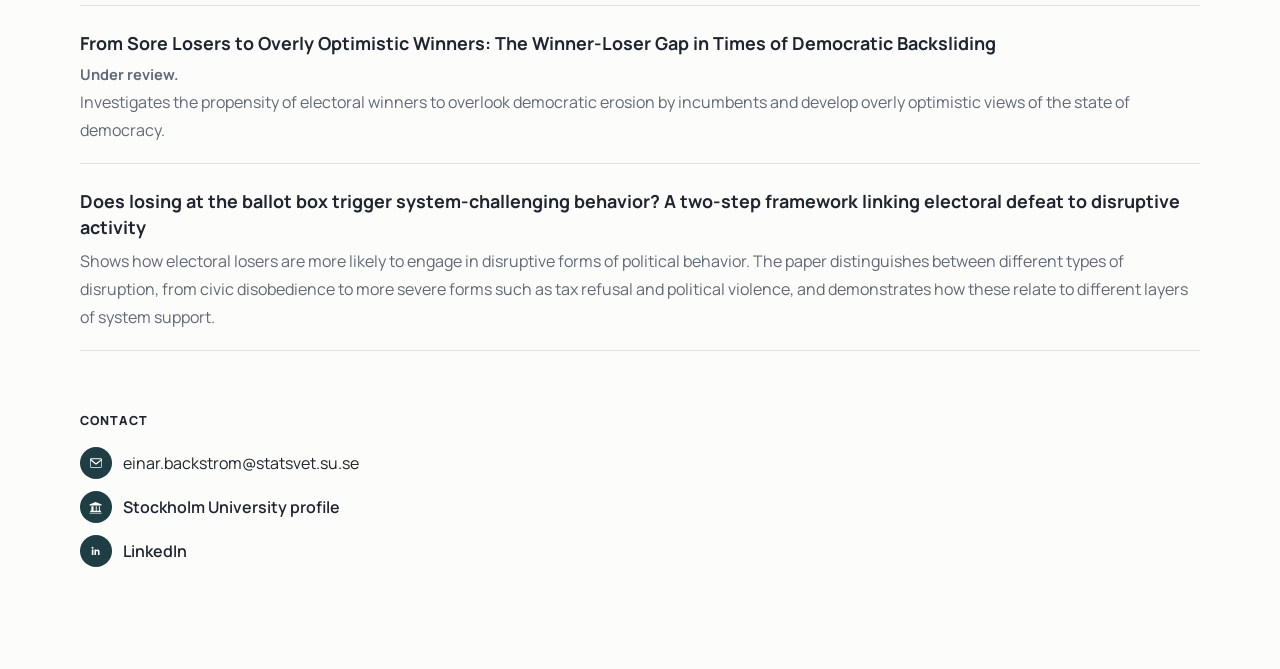
==== commit 6bfd247f: "Add files via upload" ====
--- a/index.html
+++ b/index.html
@@ -83,7 +83,7 @@
         </div>
       </section>
 
-      <section class="content-section reveal">
+      <section class="content-section publication-block reveal">
         <article class="summary-card publication-section">
           <h2>Peer-Reviewed Publications</h2>
           <div class="publication publication-featured">
--- a/styles.css
+++ b/styles.css
@@ -99,6 +99,10 @@
   border-bottom: 1px solid var(--line);
 }
 
+.hero-home {
+  border-bottom: 0;
+}
+
 .hero::after {
   display: none;
 }
@@ -324,6 +328,10 @@
   padding-top: 1.35rem;
 }
 
+.publication-block {
+  padding-top: 1.9rem;
+}
+
 .intro-grid.section-no-divider .content-card {
   border-top: 0;
   padding-top: 0;
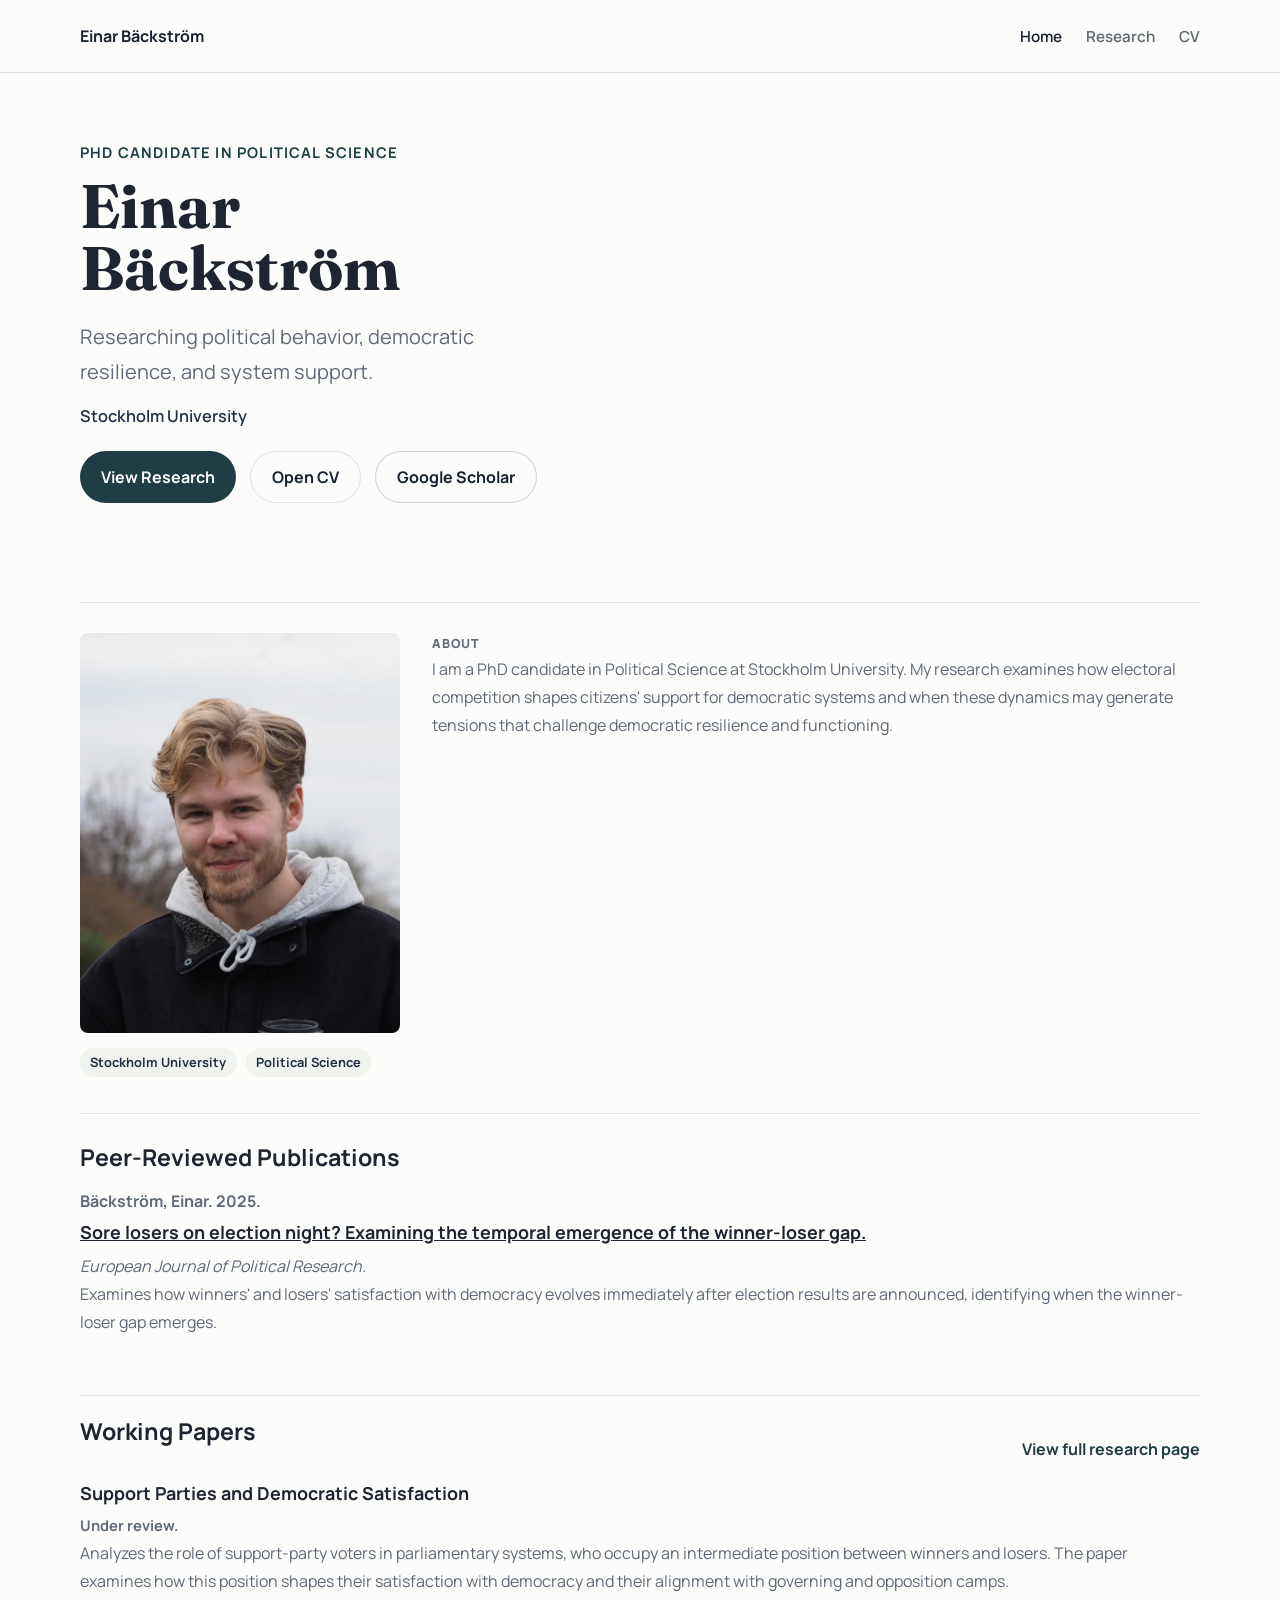
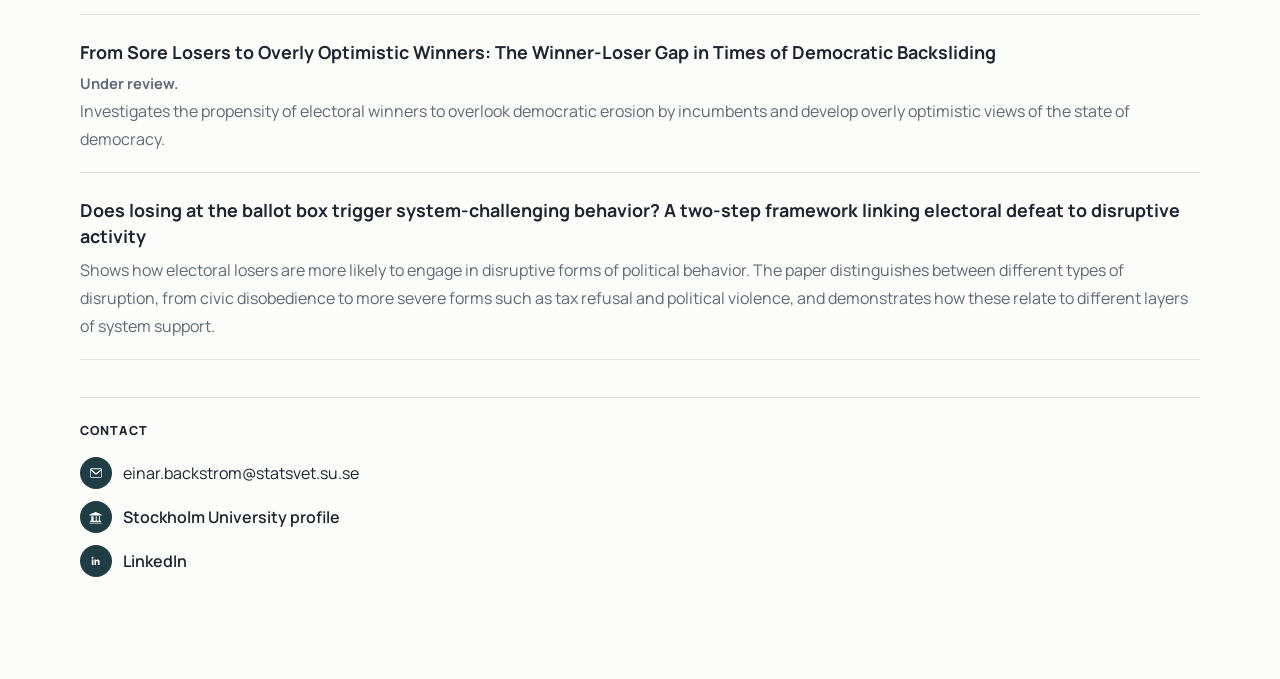
==== commit 9cab3f33: "Add files via upload" ====
--- a/index.html
+++ b/index.html
@@ -157,7 +157,7 @@
         </div>
       </section>
 
-      <section class="content-section section-no-divider contact-section contact-band reveal">
+      <section class="content-section contact-section contact-band reveal">
         <div class="contact-header">
           <p class="section-label">Contact</p>
         </div>
--- a/styles.css
+++ b/styles.css
@@ -324,8 +324,8 @@
 }
 
 .section-no-divider {
-  border-top: 0;
-  padding-top: 1.35rem;
+  border-top: 1px solid var(--line);
+  padding-top: 1.9rem;
 }
 
 .publication-block {
@@ -338,6 +338,7 @@
 }
 
 .publication-section {
+  border-top: 0;
   padding-top: 0;
 }
 
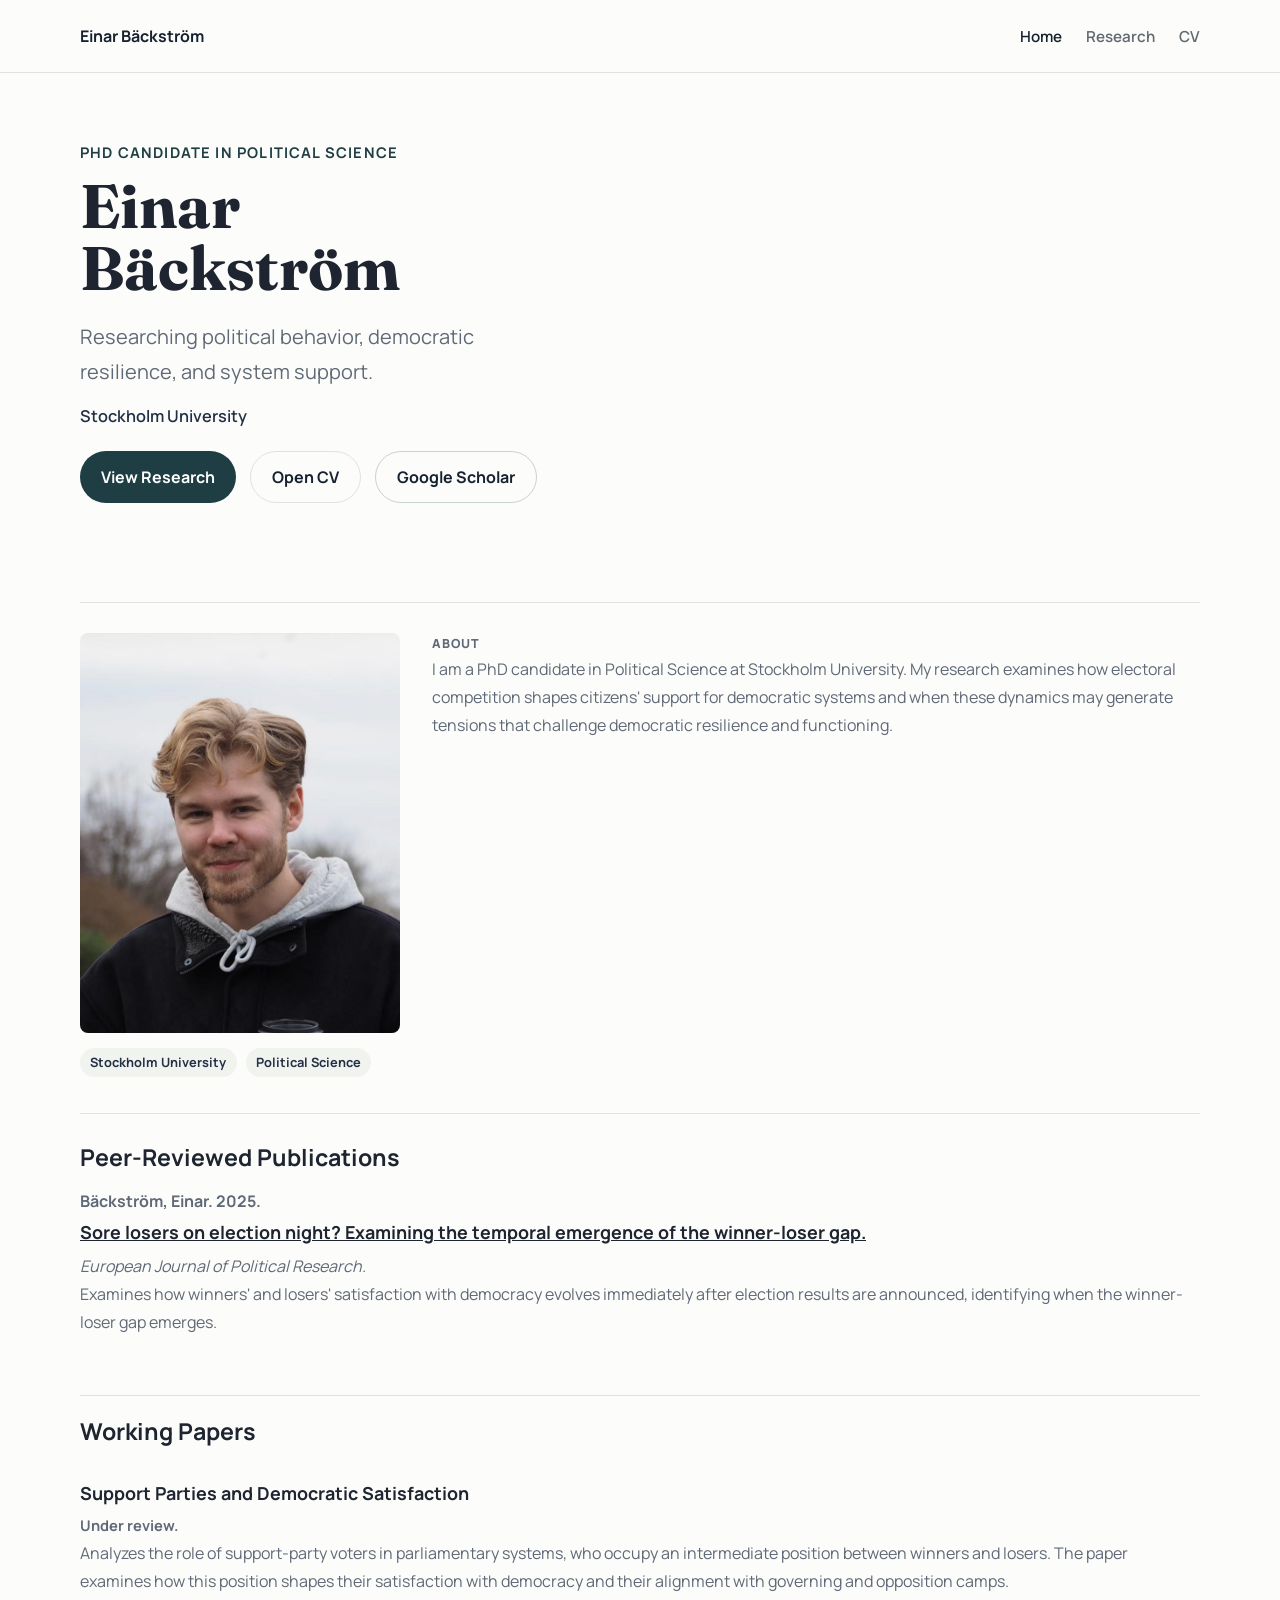
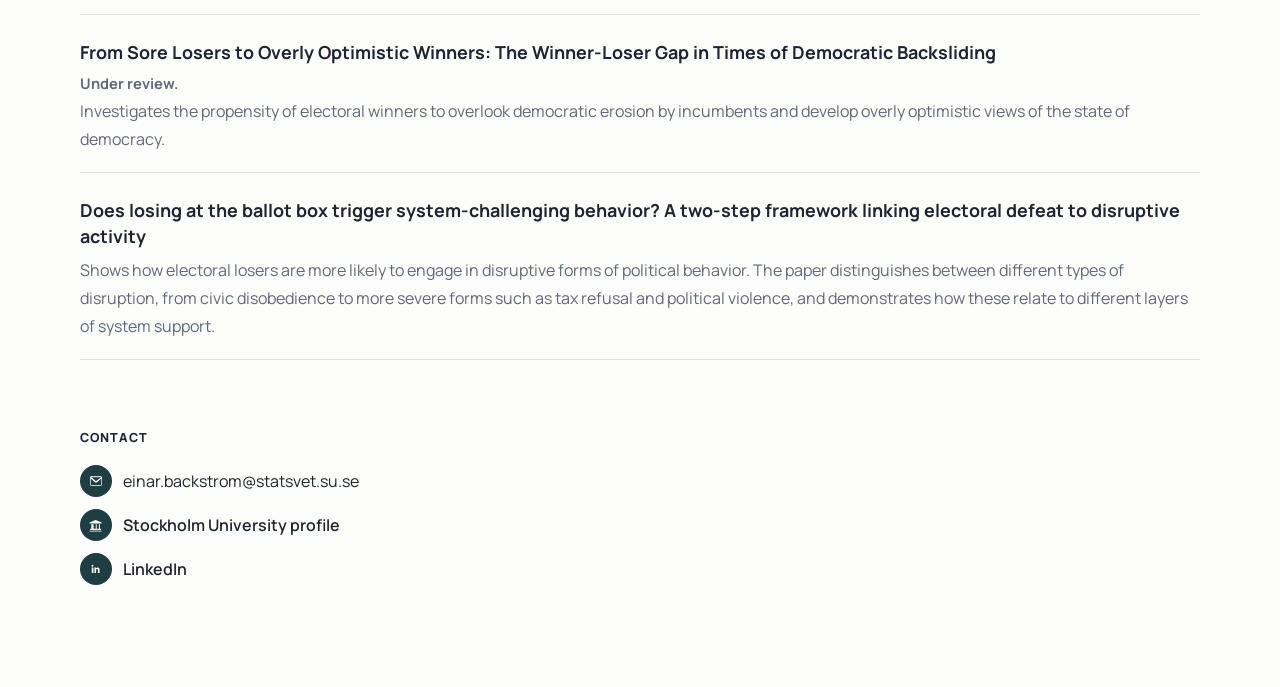
==== commit 665f1f98: "Add files via upload" ====
--- a/index.html
+++ b/index.html
@@ -112,7 +112,6 @@
           <div>
             <h2>Working Papers</h2>
           </div>
-          <a class="text-link" href="research.html">View full research page</a>
         </div>
         <div class="work-grid">
           <article class="work-item">
--- a/styles.css
+++ b/styles.css
@@ -438,6 +438,11 @@
   justify-items: start;
 }
 
+.contact-section {
+  border-top: 0;
+  padding-top: 1.9rem;
+}
+
 .contact-header h2 {
   margin-bottom: 0;
 }
